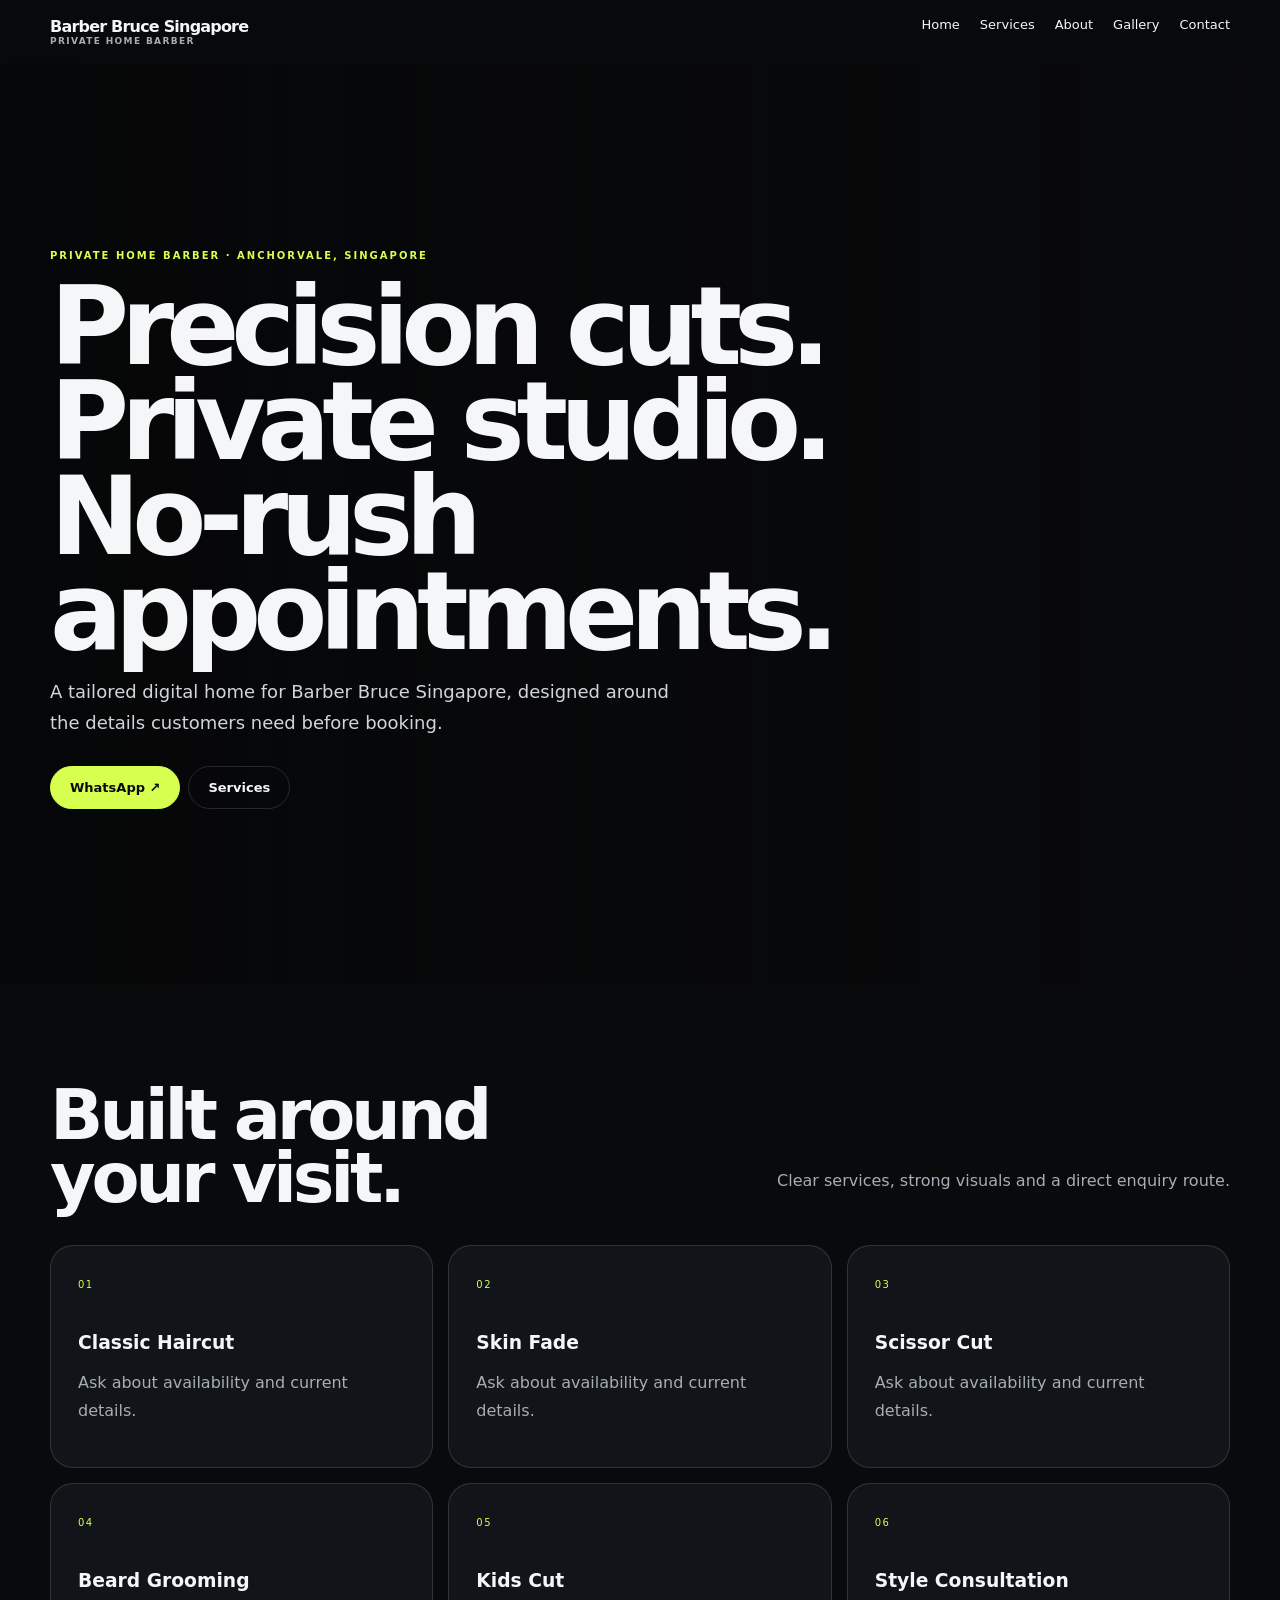
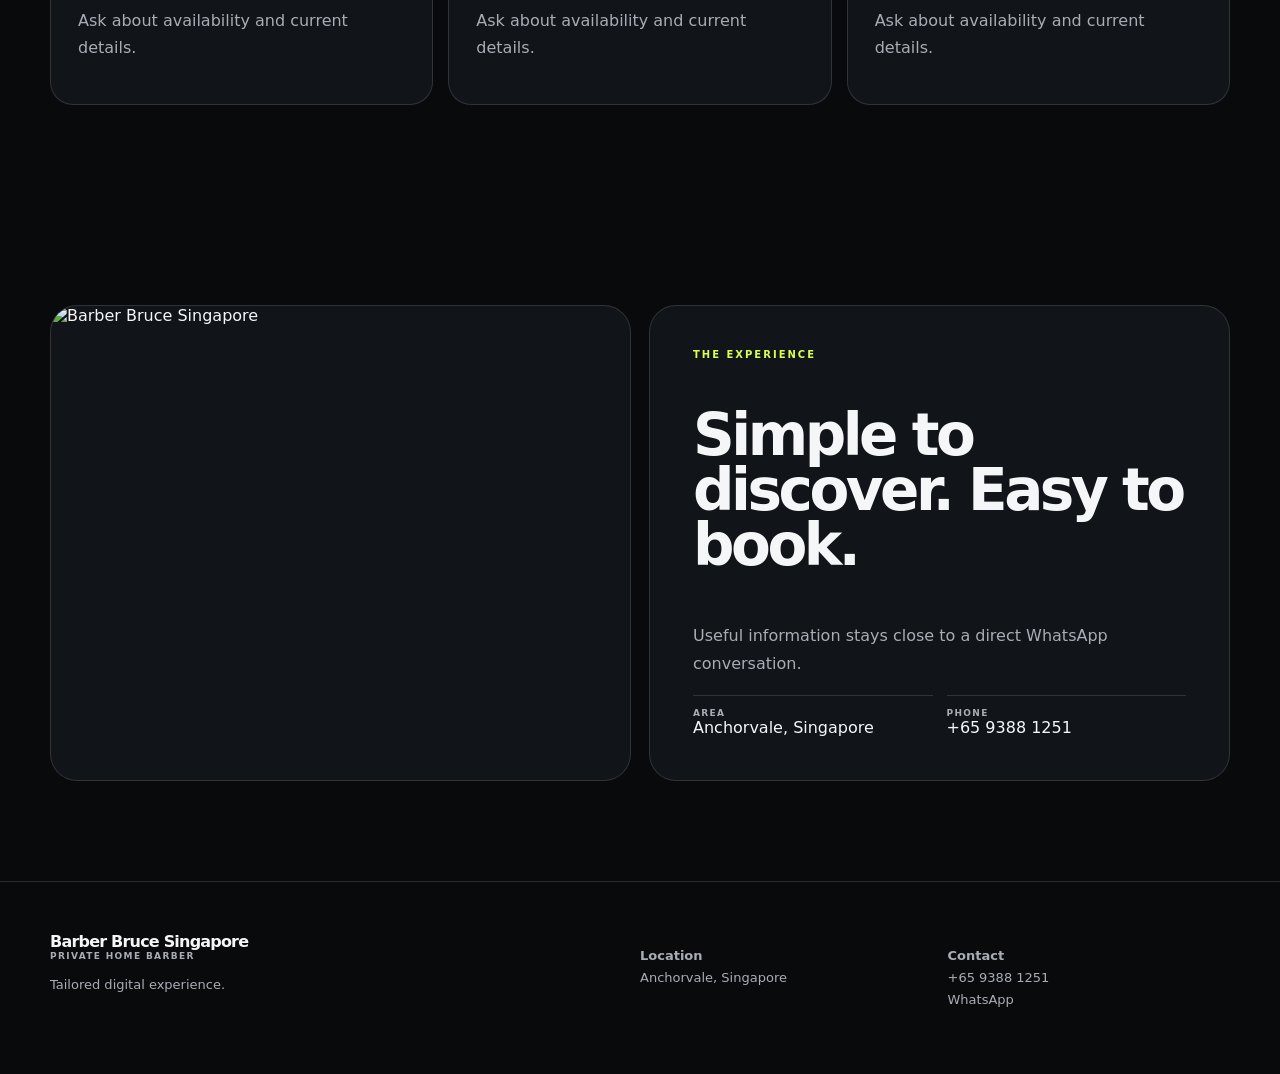
==== index.html @ 23505d50 "Build Barber Bruce Singapore index.html" ====
<!doctype html><html><head><meta charset="utf-8"><meta name="viewport" content="width=device-width,initial-scale=1"><title>Barber Bruce Singapore — index</title><style>:root{--b:#090a0c;--c:#111419;--t:#f5f6f7;--m:#a8adb5;--a:#d7ff4f;--l:#fff2}*{box-sizing:border-box}html{scroll-behavior:smooth}body{margin:0;background:var(--b);color:var(--t);font-family:Inter,system-ui,sans-serif}a{color:inherit;text-decoration:none}.w{width:min(calc(100% - 36px),1180px);margin:auto}.nav{position:fixed;z-index:5;inset:0 0 auto;padding:17px 0;background:#090a0ce8;backdrop-filter:blur(14px)}.ni{display:flex;justify-content:space-between}.brand{font-weight:850;letter-spacing:-.05em}.brand small{display:block;color:var(--m);font-size:9px;letter-spacing:.15em;text-transform:uppercase}.links{display:flex;gap:20px;font-size:13px}.links a:hover{color:var(--a)}section{padding:100px 0}.hero{min-height:100svh;position:relative;display:flex;align-items:end;overflow:hidden}.hero img{position:absolute;inset:0;width:100%;height:100%;object-fit:cover;filter:brightness(.58);z-index:-2}.hero:after{content:'';position:absolute;inset:0;background:linear-gradient(90deg,#050607e5,#05060722),linear-gradient(0deg,var(--b),transparent 45%);z-index:-1}.hero .w{padding:150px 0 75px}.ey{color:var(--a);font-size:10px;letter-spacing:.2em;text-transform:uppercase;font-weight:800}.hero h1{font-size:clamp(50px,9vw,108px);line-height:.88;letter-spacing:-.075em;max-width:900px;margin:18px 0}.hero p{max-width:650px;color:#d1d5db;line-height:1.7;font-size:18px}.btn{display:inline-block;margin:10px 8px 0 0;padding:13px 19px;border:1px solid var(--l);border-radius:999px;font-size:13px;font-weight:750}.primary{background:var(--a);color:#080a0b;border-color:var(--a)}.head{display:flex;justify-content:space-between;gap:25px;align-items:end;margin-bottom:35px}.head h2{font-size:clamp(40px,6vw,70px);line-height:.9;letter-spacing:-.06em;margin:0}.head p,.card p{color:var(--m);line-height:1.7}.grid{display:grid;grid-template-columns:repeat(3,1fr);gap:15px}.card{border:1px solid var(--l);border-radius:23px;padding:27px;min-height:205px;background:var(--c);transition:.4s}.card:hover{transform:translateY(-7px)}.num{color:var(--a);font-size:10px;letter-spacing:.15em}.card h3{margin:40px 0 8px}.split{display:grid;grid-template-columns:1fr 1fr;gap:18px}.panel{border:1px solid var(--l);border-radius:27px;overflow:hidden;background:var(--c)}.panel img{width:100%;height:100%;min-height:420px;object-fit:cover}.copy{padding:43px}.copy h2{font-size:clamp(35px,5vw,58px);line-height:.95;letter-spacing:-.06em}.copy p{color:var(--m);line-height:1.8}.facts{display:grid;grid-template-columns:1fr 1fr;gap:14px}.fact{border-top:1px solid var(--l);padding-top:12px}.fact b{display:block;color:var(--m);font-size:9px;letter-spacing:.15em;text-transform:uppercase}.gallery{display:grid;grid-template-columns:2fr 1fr 1fr;grid-auto-rows:240px;gap:12px}.gallery img{width:100%;height:100%;object-fit:cover;border-radius:18px}.gallery img:first-child{grid-row:span 2}.footer{border-top:1px solid var(--l);padding:50px 0}.foot{display:grid;grid-template-columns:2fr 1fr 1fr;gap:25px}.foot p{color:var(--m);font-size:13px;line-height:1.7}.reveal{opacity:0;transform:translateY(30px);transition:.8s}.on{opacity:1;transform:none}@media(max-width:800px){.links{display:none}.grid,.split,.foot{grid-template-columns:1fr}.head{display:block}.gallery{grid-template-columns:1fr 1fr;grid-auto-rows:170px}.gallery img:first-child{grid-column:span 2;grid-row:auto}.facts{grid-template-columns:1fr}.hero h1{font-size:clamp(50px,15vw,82px)}}</style></head><body><header class="nav"><div class="w ni"><a class="brand" href="index.html">Barber Bruce Singapore<small>Private Home Barber</small></a><nav class="links"><a href="index.html">Home</a><a href="services.html">Services</a><a href="about.html">About</a><a href="gallery.html">Gallery</a><a href="contact.html">Contact</a></nav></div></header><main><section class="hero"><img src="https://images.unsplash.com/photo-1621605815971-fbc98d665033?auto=format&fit=crop&w=1800&q=85" alt="Barber Bruce Singapore"><div class="w reveal"><div class="ey">Private Home Barber · Anchorvale, Singapore</div><h1>Precision cuts. Private studio. No-rush appointments.</h1><p>A tailored digital home for Barber Bruce Singapore, designed around the details customers need before booking.</p><a class="btn primary" href="https://wa.me/6593881251?text=Hi%20Barber%20Bruce%20Singapore%2C%20I%27d%20like%20to%20enquire.">WhatsApp ↗</a><a class="btn" href="services.html">Services</a></div></section><section><div class="w"><div class="head reveal"><h2>Built around<br>your visit.</h2><p>Clear services, strong visuals and a direct enquiry route.</p></div><div class="grid"><article class="card reveal"><span class="num">01</span><h3>Classic Haircut</h3><p>Ask about availability and current details.</p></article><article class="card reveal"><span class="num">02</span><h3>Skin Fade</h3><p>Ask about availability and current details.</p></article><article class="card reveal"><span class="num">03</span><h3>Scissor Cut</h3><p>Ask about availability and current details.</p></article><article class="card reveal"><span class="num">04</span><h3>Beard Grooming</h3><p>Ask about availability and current details.</p></article><article class="card reveal"><span class="num">05</span><h3>Kids Cut</h3><p>Ask about availability and current details.</p></article><article class="card reveal"><span class="num">06</span><h3>Style Consultation</h3><p>Ask about availability and current details.</p></article></div></div></section><section><div class="w split"><div class="panel reveal"><img src="https://images.unsplash.com/photo-1621605815971-fbc98d665033?auto=format&fit=crop&w=1800&q=85" alt="Barber Bruce Singapore"></div><div class="panel copy reveal"><div class="ey">The experience</div><h2>Simple to discover. Easy to book.</h2><p>Useful information stays close to a direct WhatsApp conversation.</p><div class="facts"><div class="fact"><b>Area</b><span>Anchorvale, Singapore</span></div><div class="fact"><b>Phone</b><span>+65 9388 1251</span></div></div></div></div></section></main><footer class="footer"><div class="w foot"><div><div class="brand">Barber Bruce Singapore<small>Private Home Barber</small></div><p>Tailored digital experience.</p></div><div><p><b>Location</b><br>Anchorvale, Singapore</p></div><div><p><b>Contact</b><br>+65 9388 1251<br><a href="https://wa.me/6593881251?text=Hi%20Barber%20Bruce%20Singapore%2C%20I%27d%20like%20to%20enquire.">WhatsApp</a></p></div></div></footer><script>const q=new IntersectionObserver(es=>es.forEach(e=>e.isIntersecting&&e.target.classList.add('on')),{threshold:.12});document.querySelectorAll('.reveal').forEach(e=>q.observe(e));</script></body></html>
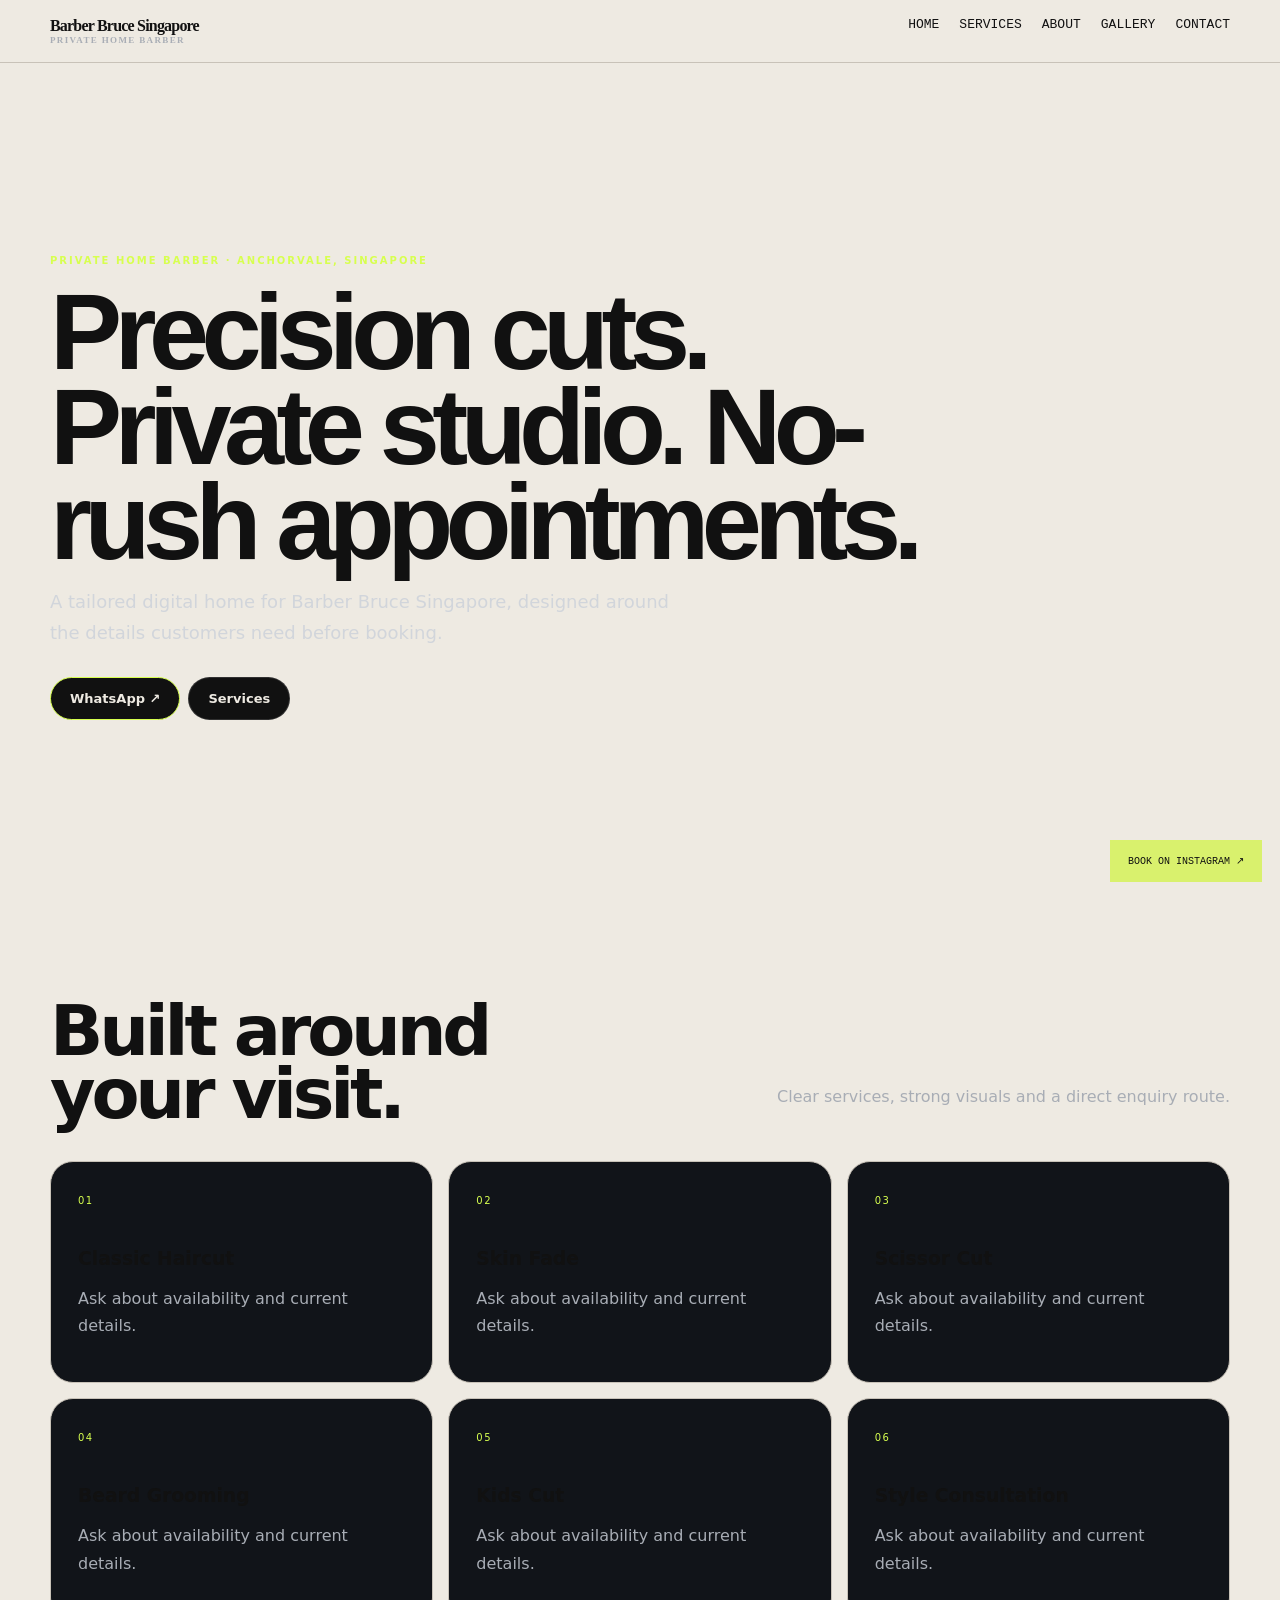
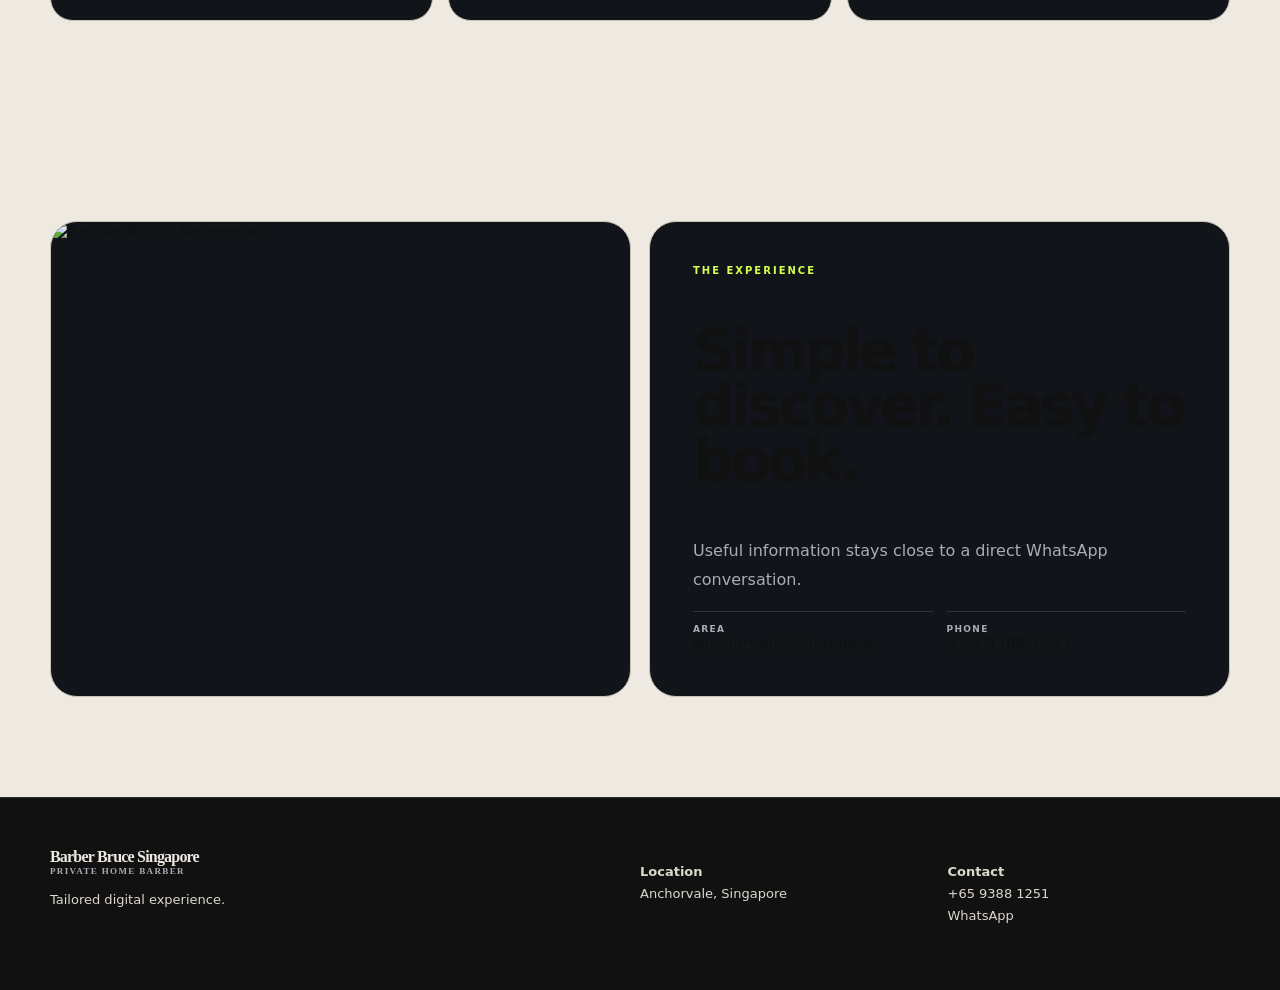
==== commit aaf965a8: "Tailor index.html for Barber Bruce Singapore" ====
--- a/index.html
+++ b/index.html
@@ -1 +1,11 @@
-<!doctype html><html><head><meta charset="utf-8"><meta name="viewport" content="width=device-width,initial-scale=1"><title>Barber Bruce Singapore — index</title><style>:root{--b:#090a0c;--c:#111419;--t:#f5f6f7;--m:#a8adb5;--a:#d7ff4f;--l:#fff2}*{box-sizing:border-box}html{scroll-behavior:smooth}body{margin:0;background:var(--b);color:var(--t);font-family:Inter,system-ui,sans-serif}a{color:inherit;text-decoration:none}.w{width:min(calc(100% - 36px),1180px);margin:auto}.nav{position:fixed;z-index:5;inset:0 0 auto;padding:17px 0;background:#090a0ce8;backdrop-filter:blur(14px)}.ni{display:flex;justify-content:space-between}.brand{font-weight:850;letter-spacing:-.05em}.brand small{display:block;color:var(--m);font-size:9px;letter-spacing:.15em;text-transform:uppercase}.links{display:flex;gap:20px;font-size:13px}.links a:hover{color:var(--a)}section{padding:100px 0}.hero{min-height:100svh;position:relative;display:flex;align-items:end;overflow:hidden}.hero img{position:absolute;inset:0;width:100%;height:100%;object-fit:cover;filter:brightness(.58);z-index:-2}.hero:after{content:'';position:absolute;inset:0;background:linear-gradient(90deg,#050607e5,#05060722),linear-gradient(0deg,var(--b),transparent 45%);z-index:-1}.hero .w{padding:150px 0 75px}.ey{color:var(--a);font-size:10px;letter-spacing:.2em;text-transform:uppercase;font-weight:800}.hero h1{font-size:clamp(50px,9vw,108px);line-height:.88;letter-spacing:-.075em;max-width:900px;margin:18px 0}.hero p{max-width:650px;color:#d1d5db;line-height:1.7;font-size:18px}.btn{display:inline-block;margin:10px 8px 0 0;padding:13px 19px;border:1px solid var(--l);border-radius:999px;font-size:13px;font-weight:750}.primary{background:var(--a);color:#080a0b;border-color:var(--a)}.head{display:flex;justify-content:space-between;gap:25px;align-items:end;margin-bottom:35px}.head h2{font-size:clamp(40px,6vw,70px);line-height:.9;letter-spacing:-.06em;margin:0}.head p,.card p{color:var(--m);line-height:1.7}.grid{display:grid;grid-template-columns:repeat(3,1fr);gap:15px}.card{border:1px solid var(--l);border-radius:23px;padding:27px;min-height:205px;background:var(--c);transition:.4s}.card:hover{transform:translateY(-7px)}.num{color:var(--a);font-size:10px;letter-spacing:.15em}.card h3{margin:40px 0 8px}.split{display:grid;grid-template-columns:1fr 1fr;gap:18px}.panel{border:1px solid var(--l);border-radius:27px;overflow:hidden;background:var(--c)}.panel img{width:100%;height:100%;min-height:420px;object-fit:cover}.copy{padding:43px}.copy h2{font-size:clamp(35px,5vw,58px);line-height:.95;letter-spacing:-.06em}.copy p{color:var(--m);line-height:1.8}.facts{display:grid;grid-template-columns:1fr 1fr;gap:14px}.fact{border-top:1px solid var(--l);padding-top:12px}.fact b{display:block;color:var(--m);font-size:9px;letter-spacing:.15em;text-transform:uppercase}.gallery{display:grid;grid-template-columns:2fr 1fr 1fr;grid-auto-rows:240px;gap:12px}.gallery img{width:100%;height:100%;object-fit:cover;border-radius:18px}.gallery img:first-child{grid-row:span 2}.footer{border-top:1px solid var(--l);padding:50px 0}.foot{display:grid;grid-template-columns:2fr 1fr 1fr;gap:25px}.foot p{color:var(--m);font-size:13px;line-height:1.7}.reveal{opacity:0;transform:translateY(30px);transition:.8s}.on{opacity:1;transform:none}@media(max-width:800px){.links{display:none}.grid,.split,.foot{grid-template-columns:1fr}.head{display:block}.gallery{grid-template-columns:1fr 1fr;grid-auto-rows:170px}.gallery img:first-child{grid-column:span 2;grid-row:auto}.facts{grid-template-columns:1fr}.hero h1{font-size:clamp(50px,15vw,82px)}}</style></head><body><header class="nav"><div class="w ni"><a class="brand" href="index.html">Barber Bruce Singapore<small>Private Home Barber</small></a><nav class="links"><a href="index.html">Home</a><a href="services.html">Services</a><a href="about.html">About</a><a href="gallery.html">Gallery</a><a href="contact.html">Contact</a></nav></div></header><main><section class="hero"><img src="https://images.unsplash.com/photo-1621605815971-fbc98d665033?auto=format&fit=crop&w=1800&q=85" alt="Barber Bruce Singapore"><div class="w reveal"><div class="ey">Private Home Barber · Anchorvale, Singapore</div><h1>Precision cuts. Private studio. No-rush appointments.</h1><p>A tailored digital home for Barber Bruce Singapore, designed around the details customers need before booking.</p><a class="btn primary" href="https://wa.me/6593881251?text=Hi%20Barber%20Bruce%20Singapore%2C%20I%27d%20like%20to%20enquire.">WhatsApp ↗</a><a class="btn" href="services.html">Services</a></div></section><section><div class="w"><div class="head reveal"><h2>Built around<br>your visit.</h2><p>Clear services, strong visuals and a direct enquiry route.</p></div><div class="grid"><article class="card reveal"><span class="num">01</span><h3>Classic Haircut</h3><p>Ask about availability and current details.</p></article><article class="card reveal"><span class="num">02</span><h3>Skin Fade</h3><p>Ask about availability and current details.</p></article><article class="card reveal"><span class="num">03</span><h3>Scissor Cut</h3><p>Ask about availability and current details.</p></article><article class="card reveal"><span class="num">04</span><h3>Beard Grooming</h3><p>Ask about availability and current details.</p></article><article class="card reveal"><span class="num">05</span><h3>Kids Cut</h3><p>Ask about availability and current details.</p></article><article class="card reveal"><span class="num">06</span><h3>Style Consultation</h3><p>Ask about availability and current details.</p></article></div></div></section><section><div class="w split"><div class="panel reveal"><img src="https://images.unsplash.com/photo-1621605815971-fbc98d665033?auto=format&fit=crop&w=1800&q=85" alt="Barber Bruce Singapore"></div><div class="panel copy reveal"><div class="ey">The experience</div><h2>Simple to discover. Easy to book.</h2><p>Useful information stays close to a direct WhatsApp conversation.</p><div class="facts"><div class="fact"><b>Area</b><span>Anchorvale, Singapore</span></div><div class="fact"><b>Phone</b><span>+65 9388 1251</span></div></div></div></div></section></main><footer class="footer"><div class="w foot"><div><div class="brand">Barber Bruce Singapore<small>Private Home Barber</small></div><p>Tailored digital experience.</p></div><div><p><b>Location</b><br>Anchorvale, Singapore</p></div><div><p><b>Contact</b><br>+65 9388 1251<br><a href="https://wa.me/6593881251?text=Hi%20Barber%20Bruce%20Singapore%2C%20I%27d%20like%20to%20enquire.">WhatsApp</a></p></div></div></footer><script>const q=new IntersectionObserver(es=>es.forEach(e=>e.isIntersecting&&e.target.classList.add('on')),{threshold:.12});document.querySelectorAll('.reveal').forEach(e=>q.observe(e));</script></body></html>+<!doctype html><html><head><meta charset="utf-8"><meta name="viewport" content="width=device-width,initial-scale=1"><title>Barber Bruce Singapore — index</title><style>:root{--b:#090a0c;--c:#111419;--t:#f5f6f7;--m:#a8adb5;--a:#d7ff4f;--l:#fff2}*{box-sizing:border-box}html{scroll-behavior:smooth}body{margin:0;background:var(--b);color:var(--t);font-family:Inter,system-ui,sans-serif}a{color:inherit;text-decoration:none}.w{width:min(calc(100% - 36px),1180px);margin:auto}.nav{position:fixed;z-index:5;inset:0 0 auto;padding:17px 0;background:#090a0ce8;backdrop-filter:blur(14px)}.ni{display:flex;justify-content:space-between}.brand{font-weight:850;letter-spacing:-.05em}.brand small{display:block;color:var(--m);font-size:9px;letter-spacing:.15em;text-transform:uppercase}.links{display:flex;gap:20px;font-size:13px}.links a:hover{color:var(--a)}section{padding:100px 0}.hero{min-height:100svh;position:relative;display:flex;align-items:end;overflow:hidden}.hero img{position:absolute;inset:0;width:100%;height:100%;object-fit:cover;filter:brightness(.58);z-index:-2}.hero:after{content:'';position:absolute;inset:0;background:linear-gradient(90deg,#050607e5,#05060722),linear-gradient(0deg,var(--b),transparent 45%);z-index:-1}.hero .w{padding:150px 0 75px}.ey{color:var(--a);font-size:10px;letter-spacing:.2em;text-transform:uppercase;font-weight:800}.hero h1{font-size:clamp(50px,9vw,108px);line-height:.88;letter-spacing:-.075em;max-width:900px;margin:18px 0}.hero p{max-width:650px;color:#d1d5db;line-height:1.7;font-size:18px}.btn{display:inline-block;margin:10px 8px 0 0;padding:13px 19px;border:1px solid var(--l);border-radius:999px;font-size:13px;font-weight:750}.primary{background:var(--a);color:#080a0b;border-color:var(--a)}.head{display:flex;justify-content:space-between;gap:25px;align-items:end;margin-bottom:35px}.head h2{font-size:clamp(40px,6vw,70px);line-height:.9;letter-spacing:-.06em;margin:0}.head p,.card p{color:var(--m);line-height:1.7}.grid{display:grid;grid-template-columns:repeat(3,1fr);gap:15px}.card{border:1px solid var(--l);border-radius:23px;padding:27px;min-height:205px;background:var(--c);transition:.4s}.card:hover{transform:translateY(-7px)}.num{color:var(--a);font-size:10px;letter-spacing:.15em}.card h3{margin:40px 0 8px}.split{display:grid;grid-template-columns:1fr 1fr;gap:18px}.panel{border:1px solid var(--l);border-radius:27px;overflow:hidden;background:var(--c)}.panel img{width:100%;height:100%;min-height:420px;object-fit:cover}.copy{padding:43px}.copy h2{font-size:clamp(35px,5vw,58px);line-height:.95;letter-spacing:-.06em}.copy p{color:var(--m);line-height:1.8}.facts{display:grid;grid-template-columns:1fr 1fr;gap:14px}.fact{border-top:1px solid var(--l);padding-top:12px}.fact b{display:block;color:var(--m);font-size:9px;letter-spacing:.15em;text-transform:uppercase}.gallery{display:grid;grid-template-columns:2fr 1fr 1fr;grid-auto-rows:240px;gap:12px}.gallery img{width:100%;height:100%;object-fit:cover;border-radius:18px}.gallery img:first-child{grid-row:span 2}.footer{border-top:1px solid var(--l);padding:50px 0}.foot{display:grid;grid-template-columns:2fr 1fr 1fr;gap:25px}.foot p{color:var(--m);font-size:13px;line-height:1.7}.reveal{opacity:0;transform:translateY(30px);transition:.8s}.on{opacity:1;transform:none}@media(max-width:800px){.links{display:none}.grid,.split,.foot{grid-template-columns:1fr}.head{display:block}.gallery{grid-template-columns:1fr 1fr;grid-auto-rows:170px}.gallery img:first-child{grid-column:span 2;grid-row:auto}.facts{grid-template-columns:1fr}.hero h1{font-size:clamp(50px,15vw,82px)}}</style><style>
+:root{--paper:#eeeae2!important;--ink:#111!important;--accent:#d9f16d!important;--muted:#77736b!important;--line:#c8c2b8!important;--serif:Georgia,serif!important}
+body{background:var(--paper)!important;color:var(--ink)!important}
+.nav{background:#eeeae2ed!important;border-bottom:1px solid var(--line)!important;backdrop-filter:blur(12px)}
+.brand{font-family:var(--serif)!important}.links a{font-family:"Courier New",monospace!important;text-transform:uppercase}
+.hero{background:var(--paper)!important}.hero h1{font-family:Arial,sans-serif!important;font-weight:900!important;letter-spacing:-.07em!important}.hero h1 em,.hero h1 i,h1 i,h2 i{font-family:var(--serif)!important}
+section{border-color:var(--line)!important}.btn{background:var(--ink)!important;color:var(--paper)!important}.accent,.highlight{background:var(--accent)!important;color:var(--ink)!important}
+.card,.service,.tile,.panel{border-color:var(--line)!important}.hero:after{background:linear-gradient(90deg,#111c,#1110)!important}
+footer{background:var(--ink)!important;color:var(--paper)!important}footer a,footer p{color:#ddd8ce!important}
+@media(max-width:700px){.links{display:none}.hero h1{font-size:16vw!important}}
+</style></head><body><header class="nav"><div class="w ni"><a class="brand" href="index.html">Barber Bruce Singapore<small>Private Home Barber</small></a><nav class="links"><a href="index.html">Home</a><a href="services.html">Services</a><a href="about.html">About</a><a href="gallery.html">Gallery</a><a href="contact.html">Contact</a></nav></div></header><main><section class="hero"><img src="https://images.unsplash.com/photo-1621605815971-fbc98d665033?auto=format&fit=crop&w=1800&q=85" alt="Barber Bruce Singapore"><div class="w reveal"><div class="ey">Private Home Barber · Anchorvale, Singapore</div><h1>Precision cuts. Private studio. No-rush appointments.</h1><p>A tailored digital home for Barber Bruce Singapore, designed around the details customers need before booking.</p><a class="btn primary" href="https://wa.me/6593881251?text=Hi%20Barber%20Bruce%20Singapore%2C%20I%27d%20like%20to%20enquire.">WhatsApp ↗</a><a class="btn" href="services.html">Services</a></div></section><section><div class="w"><div class="head reveal"><h2>Built around<br>your visit.</h2><p>Clear services, strong visuals and a direct enquiry route.</p></div><div class="grid"><article class="card reveal"><span class="num">01</span><h3>Classic Haircut</h3><p>Ask about availability and current details.</p></article><article class="card reveal"><span class="num">02</span><h3>Skin Fade</h3><p>Ask about availability and current details.</p></article><article class="card reveal"><span class="num">03</span><h3>Scissor Cut</h3><p>Ask about availability and current details.</p></article><article class="card reveal"><span class="num">04</span><h3>Beard Grooming</h3><p>Ask about availability and current details.</p></article><article class="card reveal"><span class="num">05</span><h3>Kids Cut</h3><p>Ask about availability and current details.</p></article><article class="card reveal"><span class="num">06</span><h3>Style Consultation</h3><p>Ask about availability and current details.</p></article></div></div></section><section><div class="w split"><div class="panel reveal"><img src="https://images.unsplash.com/photo-1621605815971-fbc98d665033?auto=format&fit=crop&w=1800&q=85" alt="Barber Bruce Singapore"></div><div class="panel copy reveal"><div class="ey">The experience</div><h2>Simple to discover. Easy to book.</h2><p>Useful information stays close to a direct WhatsApp conversation.</p><div class="facts"><div class="fact"><b>Area</b><span>Anchorvale, Singapore</span></div><div class="fact"><b>Phone</b><span>+65 9388 1251</span></div></div></div></div></section></main><footer class="footer"><div class="w foot"><div><div class="brand">Barber Bruce Singapore<small>Private Home Barber</small></div><p>Tailored digital experience.</p></div><div><p><b>Location</b><br>Anchorvale, Singapore</p></div><div><p><b>Contact</b><br>+65 9388 1251<br><a href="https://wa.me/6593881251?text=Hi%20Barber%20Bruce%20Singapore%2C%20I%27d%20like%20to%20enquire.">WhatsApp</a></p></div></div></footer><script>const q=new IntersectionObserver(es=>es.forEach(e=>e.isIntersecting&&e.target.classList.add('on')),{threshold:.12});document.querySelectorAll('.reveal').forEach(e=>q.observe(e));</script><a href="https://www.instagram.com/barberbrucecuts/" style="position:fixed;right:18px;bottom:18px;z-index:99;background:#d9f16d;color:#111;padding:15px 18px;font:10px Courier New;text-transform:uppercase">Book on Instagram ↗</a><script>document.querySelector('.menu')?.addEventListener('click',()=>document.querySelector('.links')?.classList.toggle('open'));window.addEventListener('scroll',()=>document.body.classList.toggle('scrolled',scrollY>30));</script></body></html>
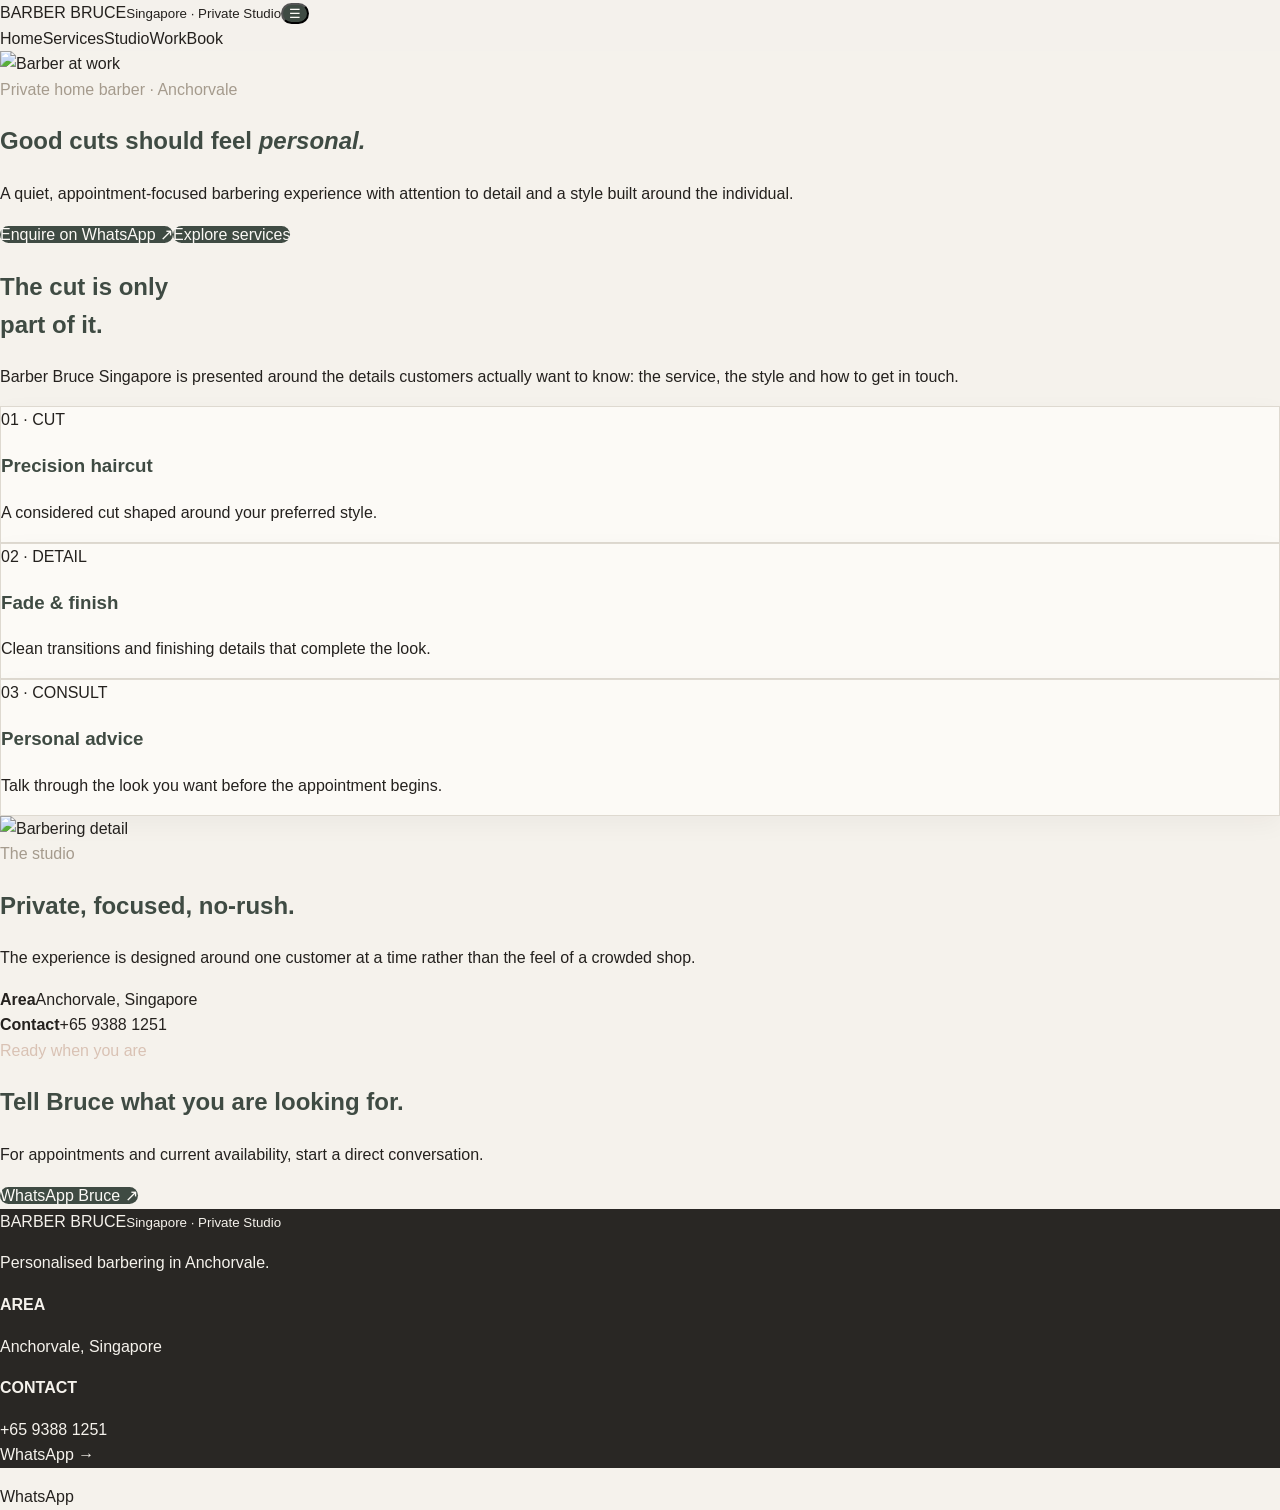
==== commit 82a7c7ed: "Complete Barber Bruce Singapore redesign" ====
--- a/index.html
+++ b/index.html
@@ -1,11 +1 @@
-<!doctype html><html><head><meta charset="utf-8"><meta name="viewport" content="width=device-width,initial-scale=1"><title>Barber Bruce Singapore — index</title><style>:root{--b:#090a0c;--c:#111419;--t:#f5f6f7;--m:#a8adb5;--a:#d7ff4f;--l:#fff2}*{box-sizing:border-box}html{scroll-behavior:smooth}body{margin:0;background:var(--b);color:var(--t);font-family:Inter,system-ui,sans-serif}a{color:inherit;text-decoration:none}.w{width:min(calc(100% - 36px),1180px);margin:auto}.nav{position:fixed;z-index:5;inset:0 0 auto;padding:17px 0;background:#090a0ce8;backdrop-filter:blur(14px)}.ni{display:flex;justify-content:space-between}.brand{font-weight:850;letter-spacing:-.05em}.brand small{display:block;color:var(--m);font-size:9px;letter-spacing:.15em;text-transform:uppercase}.links{display:flex;gap:20px;font-size:13px}.links a:hover{color:var(--a)}section{padding:100px 0}.hero{min-height:100svh;position:relative;display:flex;align-items:end;overflow:hidden}.hero img{position:absolute;inset:0;width:100%;height:100%;object-fit:cover;filter:brightness(.58);z-index:-2}.hero:after{content:'';position:absolute;inset:0;background:linear-gradient(90deg,#050607e5,#05060722),linear-gradient(0deg,var(--b),transparent 45%);z-index:-1}.hero .w{padding:150px 0 75px}.ey{color:var(--a);font-size:10px;letter-spacing:.2em;text-transform:uppercase;font-weight:800}.hero h1{font-size:clamp(50px,9vw,108px);line-height:.88;letter-spacing:-.075em;max-width:900px;margin:18px 0}.hero p{max-width:650px;color:#d1d5db;line-height:1.7;font-size:18px}.btn{display:inline-block;margin:10px 8px 0 0;padding:13px 19px;border:1px solid var(--l);border-radius:999px;font-size:13px;font-weight:750}.primary{background:var(--a);color:#080a0b;border-color:var(--a)}.head{display:flex;justify-content:space-between;gap:25px;align-items:end;margin-bottom:35px}.head h2{font-size:clamp(40px,6vw,70px);line-height:.9;letter-spacing:-.06em;margin:0}.head p,.card p{color:var(--m);line-height:1.7}.grid{display:grid;grid-template-columns:repeat(3,1fr);gap:15px}.card{border:1px solid var(--l);border-radius:23px;padding:27px;min-height:205px;background:var(--c);transition:.4s}.card:hover{transform:translateY(-7px)}.num{color:var(--a);font-size:10px;letter-spacing:.15em}.card h3{margin:40px 0 8px}.split{display:grid;grid-template-columns:1fr 1fr;gap:18px}.panel{border:1px solid var(--l);border-radius:27px;overflow:hidden;background:var(--c)}.panel img{width:100%;height:100%;min-height:420px;object-fit:cover}.copy{padding:43px}.copy h2{font-size:clamp(35px,5vw,58px);line-height:.95;letter-spacing:-.06em}.copy p{color:var(--m);line-height:1.8}.facts{display:grid;grid-template-columns:1fr 1fr;gap:14px}.fact{border-top:1px solid var(--l);padding-top:12px}.fact b{display:block;color:var(--m);font-size:9px;letter-spacing:.15em;text-transform:uppercase}.gallery{display:grid;grid-template-columns:2fr 1fr 1fr;grid-auto-rows:240px;gap:12px}.gallery img{width:100%;height:100%;object-fit:cover;border-radius:18px}.gallery img:first-child{grid-row:span 2}.footer{border-top:1px solid var(--l);padding:50px 0}.foot{display:grid;grid-template-columns:2fr 1fr 1fr;gap:25px}.foot p{color:var(--m);font-size:13px;line-height:1.7}.reveal{opacity:0;transform:translateY(30px);transition:.8s}.on{opacity:1;transform:none}@media(max-width:800px){.links{display:none}.grid,.split,.foot{grid-template-columns:1fr}.head{display:block}.gallery{grid-template-columns:1fr 1fr;grid-auto-rows:170px}.gallery img:first-child{grid-column:span 2;grid-row:auto}.facts{grid-template-columns:1fr}.hero h1{font-size:clamp(50px,15vw,82px)}}</style><style>
-:root{--paper:#eeeae2!important;--ink:#111!important;--accent:#d9f16d!important;--muted:#77736b!important;--line:#c8c2b8!important;--serif:Georgia,serif!important}
-body{background:var(--paper)!important;color:var(--ink)!important}
-.nav{background:#eeeae2ed!important;border-bottom:1px solid var(--line)!important;backdrop-filter:blur(12px)}
-.brand{font-family:var(--serif)!important}.links a{font-family:"Courier New",monospace!important;text-transform:uppercase}
-.hero{background:var(--paper)!important}.hero h1{font-family:Arial,sans-serif!important;font-weight:900!important;letter-spacing:-.07em!important}.hero h1 em,.hero h1 i,h1 i,h2 i{font-family:var(--serif)!important}
-section{border-color:var(--line)!important}.btn{background:var(--ink)!important;color:var(--paper)!important}.accent,.highlight{background:var(--accent)!important;color:var(--ink)!important}
-.card,.service,.tile,.panel{border-color:var(--line)!important}.hero:after{background:linear-gradient(90deg,#111c,#1110)!important}
-footer{background:var(--ink)!important;color:var(--paper)!important}footer a,footer p{color:#ddd8ce!important}
-@media(max-width:700px){.links{display:none}.hero h1{font-size:16vw!important}}
-</style></head><body><header class="nav"><div class="w ni"><a class="brand" href="index.html">Barber Bruce Singapore<small>Private Home Barber</small></a><nav class="links"><a href="index.html">Home</a><a href="services.html">Services</a><a href="about.html">About</a><a href="gallery.html">Gallery</a><a href="contact.html">Contact</a></nav></div></header><main><section class="hero"><img src="https://images.unsplash.com/photo-1621605815971-fbc98d665033?auto=format&fit=crop&w=1800&q=85" alt="Barber Bruce Singapore"><div class="w reveal"><div class="ey">Private Home Barber · Anchorvale, Singapore</div><h1>Precision cuts. Private studio. No-rush appointments.</h1><p>A tailored digital home for Barber Bruce Singapore, designed around the details customers need before booking.</p><a class="btn primary" href="https://wa.me/6593881251?text=Hi%20Barber%20Bruce%20Singapore%2C%20I%27d%20like%20to%20enquire.">WhatsApp ↗</a><a class="btn" href="services.html">Services</a></div></section><section><div class="w"><div class="head reveal"><h2>Built around<br>your visit.</h2><p>Clear services, strong visuals and a direct enquiry route.</p></div><div class="grid"><article class="card reveal"><span class="num">01</span><h3>Classic Haircut</h3><p>Ask about availability and current details.</p></article><article class="card reveal"><span class="num">02</span><h3>Skin Fade</h3><p>Ask about availability and current details.</p></article><article class="card reveal"><span class="num">03</span><h3>Scissor Cut</h3><p>Ask about availability and current details.</p></article><article class="card reveal"><span class="num">04</span><h3>Beard Grooming</h3><p>Ask about availability and current details.</p></article><article class="card reveal"><span class="num">05</span><h3>Kids Cut</h3><p>Ask about availability and current details.</p></article><article class="card reveal"><span class="num">06</span><h3>Style Consultation</h3><p>Ask about availability and current details.</p></article></div></div></section><section><div class="w split"><div class="panel reveal"><img src="https://images.unsplash.com/photo-1621605815971-fbc98d665033?auto=format&fit=crop&w=1800&q=85" alt="Barber Bruce Singapore"></div><div class="panel copy reveal"><div class="ey">The experience</div><h2>Simple to discover. Easy to book.</h2><p>Useful information stays close to a direct WhatsApp conversation.</p><div class="facts"><div class="fact"><b>Area</b><span>Anchorvale, Singapore</span></div><div class="fact"><b>Phone</b><span>+65 9388 1251</span></div></div></div></div></section></main><footer class="footer"><div class="w foot"><div><div class="brand">Barber Bruce Singapore<small>Private Home Barber</small></div><p>Tailored digital experience.</p></div><div><p><b>Location</b><br>Anchorvale, Singapore</p></div><div><p><b>Contact</b><br>+65 9388 1251<br><a href="https://wa.me/6593881251?text=Hi%20Barber%20Bruce%20Singapore%2C%20I%27d%20like%20to%20enquire.">WhatsApp</a></p></div></div></footer><script>const q=new IntersectionObserver(es=>es.forEach(e=>e.isIntersecting&&e.target.classList.add('on')),{threshold:.12});document.querySelectorAll('.reveal').forEach(e=>q.observe(e));</script><a href="https://www.instagram.com/barberbrucecuts/" style="position:fixed;right:18px;bottom:18px;z-index:99;background:#d9f16d;color:#111;padding:15px 18px;font:10px Courier New;text-transform:uppercase">Book on Instagram ↗</a><script>document.querySelector('.menu')?.addEventListener('click',()=>document.querySelector('.links')?.classList.toggle('open'));window.addEventListener('scroll',()=>document.body.classList.toggle('scrolled',scrollY>30));</script></body></html>+<!doctype html><html lang="en"><head><meta charset="utf-8"><meta name="viewport" content="width=device-width,initial-scale=1"><meta name="description" content="Barber Bruce Singapore — private home barber in Anchorvale."><title>Barber Bruce Singapore — Private Studio</title><link rel="stylesheet" href="styles.css"></head><body><header class="nav"><div class="wrap nav-in"><a class="brand" href="index.html">BARBER BRUCE<small>Singapore · Private Studio</small></a><button class="menu" aria-label="Open menu">☰</button><nav class="links"><a href="index.html">Home</a><a href="services.html">Services</a><a href="about.html">Studio</a><a href="gallery.html">Work</a><a href="contact.html">Book</a></nav></div></header><main><section class="hero"><div class="hero-media"><img src="https://images.unsplash.com/photo-1621605815971-fbc98d665033?auto=format&fit=crop&w=2200&q=88" alt="Barber at work"></div><div class="wrap hero-content reveal"><div class="ey">Private home barber · Anchorvale</div><h1>Good cuts should feel <em>personal.</em></h1><p>A quiet, appointment-focused barbering experience with attention to detail and a style built around the individual.</p><div class="actions"><a class="btn primary" href="https://wa.me/6593881251?text=Hi%20Barber%20Bruce%20Singapore%2C%20I%27d%20like%20to%20enquire.">Enquire on WhatsApp ↗</a><a class="btn" href="services.html">Explore services</a></div></div></section><section class="section"><div class="wrap"><div class="head reveal"><h2>The cut is only<br>part of it.</h2><p>Barber Bruce Singapore is presented around the details customers actually want to know: the service, the style and how to get in touch.</p></div><div class="grid"><article class="card reveal"><span class="num">01 · CUT</span><h3>Precision haircut</h3><p>A considered cut shaped around your preferred style.</p></article><article class="card reveal"><span class="num">02 · DETAIL</span><h3>Fade & finish</h3><p>Clean transitions and finishing details that complete the look.</p></article><article class="card reveal"><span class="num">03 · CONSULT</span><h3>Personal advice</h3><p>Talk through the look you want before the appointment begins.</p></article></div></div></section><section class="section" style="padding-top:0"><div class="wrap split"><div class="panel reveal"><img src="https://images.unsplash.com/photo-1599351431202-1e0f0137899a?auto=format&fit=crop&w=1500&q=85" alt="Barbering detail"></div><div class="panel copy reveal"><div class="ey">The studio</div><h2>Private, focused, no-rush.</h2><p>The experience is designed around one customer at a time rather than the feel of a crowded shop.</p><div class="facts"><div class="fact"><b>Area</b><span>Anchorvale, Singapore</span></div><div class="fact"><b>Contact</b><span>+65 9388 1251</span></div></div></div></div></section><section class="note"><div class="wrap reveal"><div class="ey" style="color:#d9c2b4">Ready when you are</div><h2>Tell Bruce what you are looking for.</h2><p>For appointments and current availability, start a direct conversation.</p><div class="actions"><a class="btn primary" href="https://wa.me/6593881251?text=Hi%20Barber%20Bruce%20Singapore%2C%20I%27d%20like%20to%20enquire.">WhatsApp Bruce ↗</a></div></div></section></main><footer><div class="wrap footer-grid"><div><div class="brand light">BARBER BRUCE<small>Singapore · Private Studio</small></div><p>Personalised barbering in Anchorvale.</p></div><div><b>AREA</b><p>Anchorvale, Singapore</p></div><div><b>CONTACT</b><p>+65 9388 1251<br><a href="https://wa.me/6593881251?text=Hi%20Barber%20Bruce%20Singapore%2C%20I%27d%20like%20to%20enquire.">WhatsApp →</a></p></div></div></footer><a class="float" href="https://wa.me/6593881251?text=Hi%20Barber%20Bruce%20Singapore%2C%20I%27d%20like%20to%20enquire.">WhatsApp</a><script src="script.js" defer></script></body></html>
--- a/styles.css
+++ b/styles.css
@@ -0,0 +1,2 @@
+:root{--ink:#24211e;--paper:#f5f2ec;--cream:#fcfaf6;--green:#3f4b43;--green2:#59655d;--taupe:#a59b8d;--muted:#746f68;--line:#ded9d0;--dark:#292724}
+*{box-sizing:border-box}html{scroll-behavior:smooth}body{margin:0;font-family:Arial,sans-serif;background:var(--paper);color:var(--ink);line-height:1.6}a{color:inherit;text-decoration:none}.open{display:flex!important;flex-direction:column;gap:18px}.nav{transition:.3s ease;background:rgba(245,242,236,.94)}.scrolled .nav{box-shadow:0 5px 25px #24211e12}h1,h2,h3{color:var(--green)}button,.btn,.cta{background:var(--green);color:#fcfaf6;border-radius:999px}.card,.service-card,.gallery-card{background:var(--cream);border:1px solid var(--line);box-shadow:0 8px 24px #24211e0b}.card:hover,.service-card:hover,.gallery-card:hover{transform:translateY(-3px);border-color:#c9c3ba;box-shadow:0 14px 30px #24211e10}footer{background:var(--dark);color:var(--paper)}footer a{color:var(--paper)}::selection{background:var(--taupe);color:#24211e}.hero:after{background:linear-gradient(90deg,#292724d9,#29272438)}.ey,.accent,.label{color:var(--taupe)}
